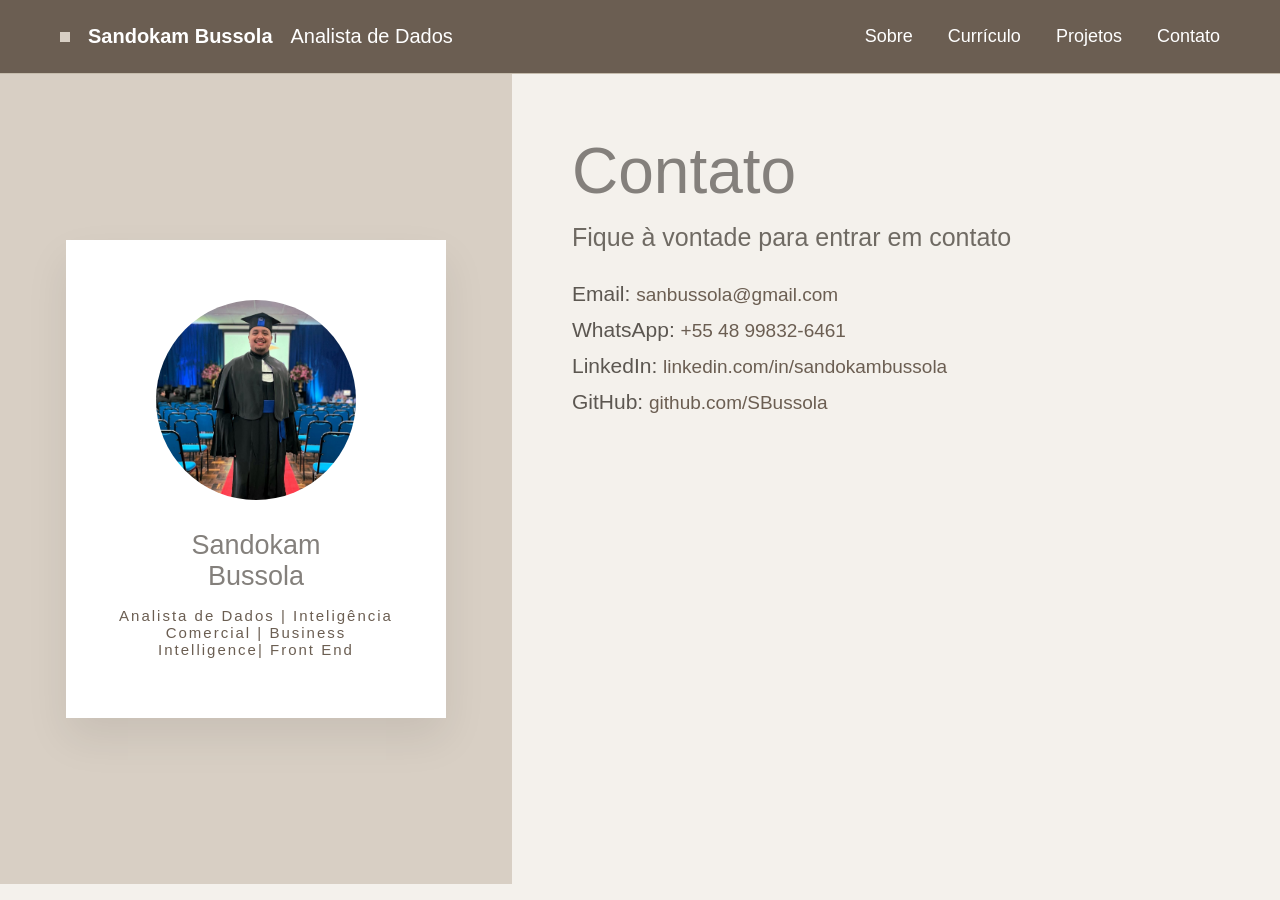
==== contato.html @ 4424bd8a "Alterações, estilizações, inclucões etc..." ====
<!DOCTYPE html>
<html lang="pt-br">
<head>
    <meta charset="UTF-8">
    <meta name="viewport" content="width=device-width, initial-scale=1.0">
    <title>Contato - Sandokam Bussola</title>
    <link rel="stylesheet" href="css/style.css">
</head>
<body class="pagina">

<header>
    <div class="logo">
        <span class="dot"></span>
        <strong class="role">Sandokam Bussola</strong>
        <span class="role">Analista de Dados</span>
    </div>

    <nav>
        <a href="index.html">Sobre</a>
        <a href="curriculo.html">Currículo</a>
        <a href="portfolio.html">Projetos</a>
        <a href="#">Contato</a>
    </nav>
</header>

<section class="hero">

    <div class="left-side">
        <div class="card">
            <img src="arquivos/san4.jpeg" alt="San Bussola">
            <h2>Sandokam <br>Bussola</h2>
            <p class="card-role">Analista de Dados | Inteligência Comercial | Business Intelligence| Front End</p>
        </div>
    </div>

    <div class="right-side">
        <h1>Contato</h1>
        <p class="subtitle">Fique à vontade para entrar em contato</p>

        <div class="info-contato">
            <p>Email: <a href="mailto:sanbussola@gmail.com">sanbussola@gmail.com</a></p>
            <p>WhatsApp: <a href="https://wa.me/5548998326461" target="_blank">+55 48 99832-6461</a></p>
            <p>LinkedIn: <a href="https://www.linkedin.com/in/sandokambussola" target="_blank">linkedin.com/in/sandokambussola</a></p>
            <p>GitHub: <a href="https://github.com/SBussola" target="_blank">github.com/SBussola</a></p>
        </div>

    </div>

</section>

</body>
</html>
---- css/style.css ----
/* ===================================================== */
/* ======================== HOME ====================== */
/* ===================================================== */

* {
    margin: 0;
    padding: 0;
    box-sizing: border-box;
}

body {
    font-family: -apple-system, BlinkMacSystemFont, 'Segoe UI', Roboto, sans-serif;
    background-color: #f4f1ec;
    color: #84807c;
    overflow-x: hidden; /* evita expansão lateral */
    font-size: 18px;
    
}


/* ===================================================== */
/* ======================== HEADER ===================== */
/* ===================================================== */

header {
    display: flex;
    justify-content: space-between;
    align-items: center;
    padding: 25px 60px;
    background: #6b5e52;
    border-bottom: 1px solid #c5bcad;
}

.logo {
    display: flex;
    align-items: center;
    gap: 10px;
}

.dot {
    width: 10px;
    height: 10px;
    background: #d8cfc4;
}

.role {
    color: #ffffff;
    font-size: 20px;
    margin-left: 8px;
}

nav a {
    margin-left: 30px;
    text-decoration: none;
    color: #ffffff;
    font-size: 18px;
    transition: 0.3s;
}

nav a:hover {
    opacity: 0.7;
}


/* ===================================================== */
/* ======================== HERO ======================= */
/* ===================================================== */

.hero {
    display: grid;
    grid-template-columns: 40% 60%;
    min-height: calc(100vh - 90px);
}

.left-side {
    background: #d8cfc4;
    display: flex;
    align-items: center;
    justify-content: center;
    padding: 40px;
}

.card {
    background: #ffffff;
    padding: 60px 50px;
    width: 380px;
    text-align: center;
    box-shadow: 0 20px 40px rgba(0,0,0,0.08);
    transition: 0.3s;
}

.card img {
    width: 200px;
    height: 200px;
    border-radius: 50%;
    object-fit: cover;
    margin-bottom: 25px;
}

.card h2 {
    margin-bottom: 15px;
    font-weight: 500;
}

.card-role {
    font-size: 15px;
    letter-spacing: 2px;
    color: #6b5e52;
}

.right-side {
    display: flex;
    flex-direction: column;
    justify-content: flex-start;
    padding: 60px;
}

.right-side h1 {
    font-size: 64px;
    margin-bottom: 15px;
    font-weight: 500;
}

.subtitle {
    font-size: 25px;
    margin-bottom: 30px;
    color: #6f6a63;
}

.buttons {
    margin-bottom: 35px;
}

.buttons a {
    display: inline-block;
    padding: 12px 28px;
    border-radius: 30px;
    text-decoration: none;
    font-size: 21px;
    margin-right: 15px;
    transition: 0.3s ease;
}

.btn-primary {
    background: #6b5e52;
    color: #ffffff;
}

.btn-primary:hover {
    background: #574c43;
}

.btn-outline {
    border: 1px solid #6b5e52;
    color: #6b5e52;
}

.btn-outline:hover {
    background: #6b5e52;
    color: #ffffff;
}

.about {
    max-width: 820px;
    line-height: 1.8;
    color: #5c5751;
    font-size: 20px;
}


/* ===================================================== */
/* =================== CURRÍCULO ======================= */
/* ===================================================== */



/* -------- MENU LATERAL -------- */

.menu-lateral {
    width: 220px;
    padding: 40px 20px;
}

.menu-lateral ul {
    list-style: none;
    display: flex;
    flex-direction: column;
    gap: 20px;
}

.menu-lateral li {
    padding: 14px 22px;
    border-radius: 10px;
    cursor: pointer;
    font-weight: 500;
    font-size: 20px;
    color: #5c5751;
    background: transparent;
    border-left: 4px solid transparent;
    transition: all 0.25s ease;
}

.menu-lateral li:hover {
    background: #e8e2da;
    border-left: 4px solid #6b5e52;
    padding-left: 26px;
}

.menu-lateral li.ativo {
    background: #9b886f;
    border-left: 4px solid #6b5e52;
    padding-left: 26px;
}

.menu-lateral .button {
    margin-top: 30px;
}

.btn-download {
    display: block;
    padding: 12px 20px;
    border-radius: 18px;
    background: #6b5e52;
    color: #ffffff;
    text-decoration: none;
    text-align: center;
    font-size: 21px;
}

.btn-download:hover {
    background: #574c43;
}




/* -------- POPUP INFO -------- */

.info {
    display: none;
    position: fixed;
    top: 50%;
    left: 50%;
    transform: translate(-50%, -50%);
    background: #ffffff;
    padding: 40px;
    width: 90%;
    max-width: 700px;
    max-height: 80vh;
    overflow-y: auto;
    box-shadow: 0 20px 40px rgba(0,0,0,0.15);
    border-radius: 16px;
    z-index: 10;
}

.info.active {
    display: block;
}


/* ===================================================== */
/* =================== RESPONSIVO ====================== */
/* ===================================================== */

@media (max-width: 900px) {

    .hero {
        grid-template-columns: 1fr;
    }

    .right-side {
        padding: 40px 25px;
    }



    .menu-lateral {
        width: 100%;
        display: flex;
        flex-direction: column;
        align-items: center;
    }


    .menu-lateral ul {
        flex-direction: row;
        flex-wrap: wrap;
        justify-content: center;
    }

}

/* ===================================================== */
/* ============ POPUP FULLSCREEN NO CELULAR =========== */
/* ===================================================== */

@media (max-width: 600px) {

    .info {
        top: 0;
        left: 0;
        transform: none;
        width: 100%;
        height: 100%;
        max-height: 100vh;
        border-radius: 0;
        padding: 30px 20px;
    }

}

/* ===================================================== */
/* =================== PROJETOS EDITORIAL ============== */
/* ===================================================== */

.projetos-editorial {
    max-width: 1200px;
    margin: 40px auto 80px auto;
    padding: 0 40px;
    position: relative;
}

/* faixa bege lateral */




.projetos-header {
    max-width: 750px;
    margin-bottom: 80px;
    position: relative;
    z-index: 2;
}

.projetos-header h1 {
    font-size: 52px;
    margin-bottom: 20px;
    font-weight: 500;
}

.projetos-header p {
    line-height: 1.6;
    color: #5c5751;
}

/* LISTA */

.projetos-lista {
    position: relative;
    z-index: 2;
    max-width: 850px;
    margin-right: auto;
}

/* CADA PROJETO */

.projeto {
    border-top: 1px solid #d0c8be;
    padding: 40px 0;
    cursor: pointer;
}

.projeto-topo {
    display: flex;
    gap: 30px;
    align-items: flex-start;
}

.numero {
    font-size: 24px;
    color: #6b5e52;
    font-weight: 500;
    min-width: 40px;
}

.projeto h2 {
    font-weight: 500;
    margin-bottom: 8px;
}

.stack {
    font-size: 13px;
    color: #847d75;
}

/* CONTEÚDO EXPANDIDO */

.projeto-conteudo {
    max-width: 700px;
    margin-left: 70px;
    margin-top: 20px;
    display: none;
    line-height: 1.6;
    color: #5c5751;
}

.projeto.ativo .projeto-conteudo {
    display: block;
}

/* LINK */

.link-projeto {
    display: inline-block;
    margin-top: 20px;
    text-decoration: none;
    color: #6b5e52;
    font-weight: 500;
    position: relative;
}

.link-projeto::after {
    content: "";
    display: block;
    height: 1px;
    background: #6b5e52;
    width: 0;
    transition: 0.3s;
    margin-top: 4px;
}

.link-projeto:hover::after {
    width: 100%;
}



/* ===================================================== */
/* ================= RESPONSIVO ======================== */
/* ===================================================== */

@media (max-width: 900px) {

    .projetos-editorial::before {
        display: none;
    }

    .projeto-topo {
        flex-direction: column;
        gap: 10px;
    }

    .projeto-conteudo {
        margin-left: 0;
    }

}

/* ===================================================== */
/* =================== CONTATO ======================== */
/* ===================================================== */

.contato-hero {
    display: grid;
    grid-template-columns: 40% 60%;
    max-width: 1200px;
    margin: 40px auto;
    padding: 0 40px;
    gap: 40px;
}

.contato-hero .left-side {
    background: #d8cfc4;
    display: flex;
    align-items: center;
    justify-content: center;
    padding: 40px;
}

.contato-hero .card {
    background: #ffffff;
    padding: 50px 40px;
    width: 300px;
    text-align: center;
    box-shadow: 0 20px 40px rgba(0,0,0,0.08);
    transition: 0.3s;
}

.contato-hero .card img {
    width: 140px;
    height: 140px;
    border-radius: 50%;
    object-fit: cover;
    margin-bottom: 25px;
}

.contato-hero .card h2 {
    margin-bottom: 10px;
    font-weight: 500;
}

.contato-hero .card-role {
    font-size: 12px;
    letter-spacing: 2px;
    color: #6b5e52;
}

.contato-hero .right-side {
    display: flex;
    flex-direction: column;
    justify-content: flex-start;
    padding: 60px 0;
}

.contato-hero .right-side h1 {
    font-size: 52px;
    margin-bottom: 15px;
    font-weight: 500;
}

.contato-hero .subtitle {
    font-size: 30px;
    margin-bottom: 30px;
    color: #6f6a63;
}

.info-contato p {
    margin-bottom: 12px;
    font-size: 15px;
    color: #5c5751;
    font-size: 21px;
}

.info-contato a {
    color: #6b5e52;
    text-decoration: none;
    font-weight: 500;
    font-size: 19px;
}

.info-contato a:hover {
    text-decoration: underline;
}

@media (max-width: 900px) {
    .contato-hero {
        grid-template-columns: 1fr;
        padding: 0 25px;
    }

    .contato-hero .right-side {
        padding: 40px 0;
        
    }

    .form-contato {
        max-width: 100%;
    }
}
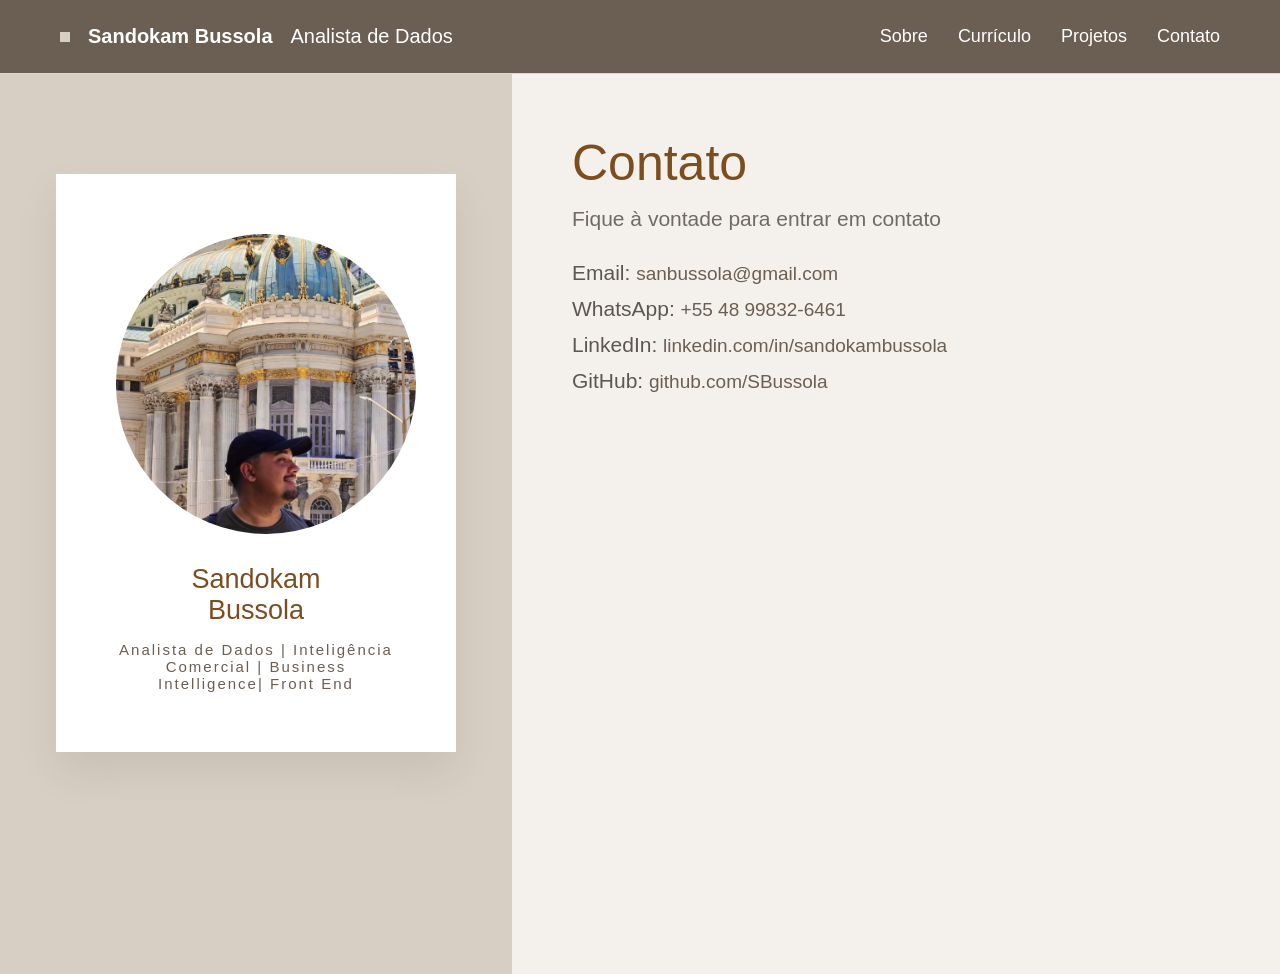
==== commit ec45bb3d: "aletrações no layout e inclusão no portfólio" ====
--- a/contato.html
+++ b/contato.html
@@ -27,7 +27,7 @@
 
     <div class="left-side">
         <div class="card">
-            <img src="arquivos/san4.jpeg" alt="San Bussola">
+            <img src="arquivos/san3.jpeg" alt="San Bussola">
             <h2>Sandokam <br>Bussola</h2>
             <p class="card-role">Analista de Dados | Inteligência Comercial | Business Intelligence| Front End</p>
         </div>
--- a/css/style.css
+++ b/css/style.css
@@ -1,5 +1,5 @@
 /* ===================================================== */
-/* ======================== HOME ====================== */
+/* ======================== RESET ====================== */
 /* ===================================================== */
 
 * {
@@ -8,15 +8,17 @@
     box-sizing: border-box;
 }
 
+/* ===================================================== */
+/* ======================== BASE ======================= */
+/* ===================================================== */
+
 body {
     font-family: -apple-system, BlinkMacSystemFont, 'Segoe UI', Roboto, sans-serif;
     background-color: #f4f1ec;
-    color: #84807c;
-    overflow-x: hidden; /* evita expansão lateral */
+    color: #7c4d1f;
+    overflow-x: hidden;
     font-size: 18px;
-    
-}
-
+}
 
 /* ===================================================== */
 /* ======================== HEADER ===================== */
@@ -28,7 +30,7 @@
     align-items: center;
     padding: 25px 60px;
     background: #6b5e52;
-    border-bottom: 1px solid #c5bcad;
+    border-bottom: 1px solid #f1d6a7;
 }
 
 .logo {
@@ -49,8 +51,12 @@
     margin-left: 8px;
 }
 
+nav {
+    display: flex;
+    gap: 30px;
+}
+
 nav a {
-    margin-left: 30px;
     text-decoration: none;
     color: #ffffff;
     font-size: 18px;
@@ -61,7 +67,6 @@
     opacity: 0.7;
 }
 
-
 /* ===================================================== */
 /* ======================== HERO ======================= */
 /* ===================================================== */
@@ -69,29 +74,32 @@
 .hero {
     display: grid;
     grid-template-columns: 40% 60%;
-    min-height: calc(100vh - 90px);
+    min-height: 100dvh;
 }
 
 .left-side {
     background: #d8cfc4;
     display: flex;
-    align-items: center;
+    align-items: flex-start;
     justify-content: center;
-    padding: 40px;
+    padding-top: 100px;
+
 }
 
 .card {
     background: #ffffff;
-    padding: 60px 50px;
-    width: 380px;
+    padding: 60px 60px;
+    width: 400px;
+
     text-align: center;
     box-shadow: 0 20px 40px rgba(0,0,0,0.08);
     transition: 0.3s;
+
 }
 
 .card img {
-    width: 200px;
-    height: 200px;
+    width: 300px;
+    height: 300px;
     border-radius: 50%;
     object-fit: cover;
     margin-bottom: 25px;
@@ -116,13 +124,13 @@
 }
 
 .right-side h1 {
-    font-size: 64px;
+    font-size: 50px;
     margin-bottom: 15px;
     font-weight: 500;
 }
 
 .subtitle {
-    font-size: 25px;
+    font-size: 21px;
     margin-bottom: 30px;
     color: #6f6a63;
 }
@@ -136,7 +144,7 @@
     padding: 12px 28px;
     border-radius: 30px;
     text-decoration: none;
-    font-size: 21px;
+    font-size: 19px;
     margin-right: 15px;
     transition: 0.3s ease;
 }
@@ -164,38 +172,42 @@
     max-width: 820px;
     line-height: 1.8;
     color: #5c5751;
-    font-size: 20px;
-}
-
+    font-size: 17px;
+}
 
 /* ===================================================== */
 /* =================== CURRÍCULO ======================= */
 /* ===================================================== */
 
-
-
-/* -------- MENU LATERAL -------- */
-
 .menu-lateral {
-    width: 220px;
+    width: fit-content;
     padding: 40px 20px;
+    margin: 0 auto;
 }
 
 .menu-lateral ul {
     list-style: none;
-    display: flex;
-    flex-direction: column;
-    gap: 20px;
-}
-
+    padding: 0;
+    margin: 0;
+
+    display: grid;
+    grid-template-columns: 1fr 1fr;
+    gap: 25px 60px;
+
+    justify-items: center;
+    text-align: center;
+}
+
+ .menu-lateral ul li:nth-child(1) {
+    grid-column: 1 / 3;
+}
 .menu-lateral li {
-    padding: 14px 22px;
+    padding: 20px 40px;
     border-radius: 10px;
     cursor: pointer;
     font-weight: 500;
-    font-size: 20px;
+    font-size: 25px;
     color: #5c5751;
-    background: transparent;
     border-left: 4px solid transparent;
     transition: all 0.25s ease;
 }
@@ -212,29 +224,39 @@
     padding-left: 26px;
 }
 
-.menu-lateral .button {
-    margin-top: 30px;
-}
-
 .btn-download {
     display: block;
+    margin-top: 30px;
     padding: 12px 20px;
     border-radius: 18px;
     background: #6b5e52;
     color: #ffffff;
     text-decoration: none;
     text-align: center;
-    font-size: 21px;
-}
+    font-size: 25px;
+}
+
 
 .btn-download:hover {
     background: #574c43;
 }
 
-
-
-
-/* -------- POPUP INFO -------- */
+.menu-lateral .button {
+    display: flex;
+    justify-content: center;
+    margin-top: 30px;
+    grid-column: 1 / 3;
+    text-align: center;
+}
+
+.btn-download {
+    margin: 30px auto 0;
+    display: inline-block;
+}
+
+/* ===================================================== */
+/* ======================== POPUP ====================== */
+/* ===================================================== */
 
 .info {
     display: none;
@@ -257,85 +279,24 @@
     display: block;
 }
 
-
-/* ===================================================== */
-/* =================== RESPONSIVO ====================== */
-/* ===================================================== */
-
-@media (max-width: 900px) {
-
-    .hero {
-        grid-template-columns: 1fr;
-    }
-
-    .right-side {
-        padding: 40px 25px;
-    }
-
-
-
-    .menu-lateral {
-        width: 100%;
-        display: flex;
-        flex-direction: column;
-        align-items: center;
-    }
-
-
-    .menu-lateral ul {
-        flex-direction: row;
-        flex-wrap: wrap;
-        justify-content: center;
-    }
-
-}
-
-/* ===================================================== */
-/* ============ POPUP FULLSCREEN NO CELULAR =========== */
-/* ===================================================== */
-
-@media (max-width: 600px) {
-
-    .info {
-        top: 0;
-        left: 0;
-        transform: none;
-        width: 100%;
-        height: 100%;
-        max-height: 100vh;
-        border-radius: 0;
-        padding: 30px 20px;
-    }
-
-}
-
-/* ===================================================== */
-/* =================== PROJETOS EDITORIAL ============== */
+/* ===================================================== */
+/* =================== PROJETOS ======================== */
 /* ===================================================== */
 
 .projetos-editorial {
     max-width: 1200px;
-    margin: 40px auto 80px auto;
+    margin: 40px auto 60px;
     padding: 0 40px;
-    position: relative;
-}
-
-/* faixa bege lateral */
-
-
-
+}
 
 .projetos-header {
     max-width: 750px;
     margin-bottom: 80px;
-    position: relative;
-    z-index: 2;
 }
 
 .projetos-header h1 {
     font-size: 52px;
     margin-bottom: 20px;
-    font-weight: 500;
 }
 
 .projetos-header p {
@@ -343,16 +304,9 @@
     color: #5c5751;
 }
 
-/* LISTA */
-
 .projetos-lista {
-    position: relative;
-    z-index: 2;
     max-width: 850px;
-    margin-right: auto;
-}
-
-/* CADA PROJETO */
+}
 
 .projeto {
     border-top: 1px solid #d0c8be;
@@ -363,50 +317,36 @@
 .projeto-topo {
     display: flex;
     gap: 30px;
-    align-items: flex-start;
 }
 
 .numero {
     font-size: 24px;
     color: #6b5e52;
-    font-weight: 500;
     min-width: 40px;
-}
-
-.projeto h2 {
-    font-weight: 500;
-    margin-bottom: 8px;
 }
 
 .stack {
     font-size: 13px;
     color: #847d75;
 }
-
-/* CONTEÚDO EXPANDIDO */
 
 .projeto-conteudo {
     max-width: 700px;
     margin-left: 70px;
     margin-top: 20px;
     display: none;
-    line-height: 1.6;
     color: #5c5751;
 }
 
 .projeto.ativo .projeto-conteudo {
     display: block;
 }
-
-/* LINK */
 
 .link-projeto {
     display: inline-block;
     margin-top: 20px;
     text-decoration: none;
     color: #6b5e52;
-    font-weight: 500;
-    position: relative;
 }
 
 .link-projeto::after {
@@ -416,109 +356,28 @@
     background: #6b5e52;
     width: 0;
     transition: 0.3s;
-    margin-top: 4px;
 }
 
 .link-projeto:hover::after {
     width: 100%;
 }
-
-
-
-/* ===================================================== */
-/* ================= RESPONSIVO ======================== */
-/* ===================================================== */
-
-@media (max-width: 900px) {
-
-    .projetos-editorial::before {
-        display: none;
-    }
-
-    .projeto-topo {
-        flex-direction: column;
-        gap: 10px;
-    }
-
-    .projeto-conteudo {
-        margin-left: 0;
-    }
-
-}
-
-/* ===================================================== */
-/* =================== CONTATO ======================== */
-/* ===================================================== */
-
-.contato-hero {
-    display: grid;
-    grid-template-columns: 40% 60%;
-    max-width: 1200px;
-    margin: 40px auto;
-    padding: 0 40px;
-    gap: 40px;
-}
-
-.contato-hero .left-side {
-    background: #d8cfc4;
-    display: flex;
-    align-items: center;
-    justify-content: center;
-    padding: 40px;
-}
-
-.contato-hero .card {
-    background: #ffffff;
-    padding: 50px 40px;
-    width: 300px;
-    text-align: center;
-    box-shadow: 0 20px 40px rgba(0,0,0,0.08);
-    transition: 0.3s;
-}
-
-.contato-hero .card img {
-    width: 140px;
-    height: 140px;
-    border-radius: 50%;
-    object-fit: cover;
-    margin-bottom: 25px;
-}
-
-.contato-hero .card h2 {
-    margin-bottom: 10px;
-    font-weight: 500;
-}
-
-.contato-hero .card-role {
-    font-size: 12px;
-    letter-spacing: 2px;
-    color: #6b5e52;
-}
-
-.contato-hero .right-side {
-    display: flex;
-    flex-direction: column;
-    justify-content: flex-start;
-    padding: 60px 0;
-}
-
-.contato-hero .right-side h1 {
-    font-size: 52px;
-    margin-bottom: 15px;
-    font-weight: 500;
-}
-
-.contato-hero .subtitle {
-    font-size: 30px;
-    margin-bottom: 30px;
-    color: #6f6a63;
-}
+.img-projeto {
+    width: 100%;
+    max-width: 700px;
+    height: auto;
+    border-radius: 10px;
+    display: block;
+    margin: 20px auto;
+}
+
+/* ===================================================== */
+/* =================== CONTATO ========================= */
+/* ===================================================== */
 
 .info-contato p {
     margin-bottom: 12px;
-    font-size: 15px;
+    font-size: 21px;
     color: #5c5751;
-    font-size: 21px;
 }
 
 .info-contato a {
@@ -532,18 +391,94 @@
     text-decoration: underline;
 }
 
+/* ===================================================== */
+/* =================== RESPONSIVO ====================== */
+/* ===================================================== */
+
 @media (max-width: 900px) {
-    .contato-hero {
+
+    .hero {
         grid-template-columns: 1fr;
         padding: 0 25px;
     }
 
-    .contato-hero .right-side {
+    .right-side {
+        padding: 40px 25px;
+    }
+
+    .hero .right-side {
         padding: 40px 0;
-        
+    }
+
+    .menu-lateral {
+        width: 100%;
+        align-items: center;
+    }
+
+    .menu-lateral ul {
+        flex-direction: row;
+        flex-wrap: wrap;
+        justify-content: center;
+    }
+
+    nav {
+        justify-content: center;
+        flex-wrap: wrap;
+        gap: 10px;
+    }
+
+    nav a {
+        background: #635345;
+        padding: 10px 15px;
+        border-radius: 20px;
+        font-size: 16px;
+    }
+
+    .projeto-topo {
+        flex-direction: column;
+        gap: 10px;
+    }
+
+    .projeto-conteudo {
+        margin-left: 0;
+        padding-right: 10px;
     }
 
     .form-contato {
         max-width: 100%;
     }
-}+
+    .info {
+        width: 90%;
+        max-width: 400px;
+        padding: 20px;
+    }
+
+    header {
+        display: grid;
+        grid-template-columns: 1fr;
+        gap: 10px;
+        text-align: center;
+    }
+
+    .logo {
+        justify-self: start;
+        text-align: left;
+    }
+
+    .logo strong {
+        display: block;
+    }
+
+    .role {
+        display: block;
+        text-align: center;
+    }
+
+    nav {
+        justify-self: center;
+    }
+
+}
+
+
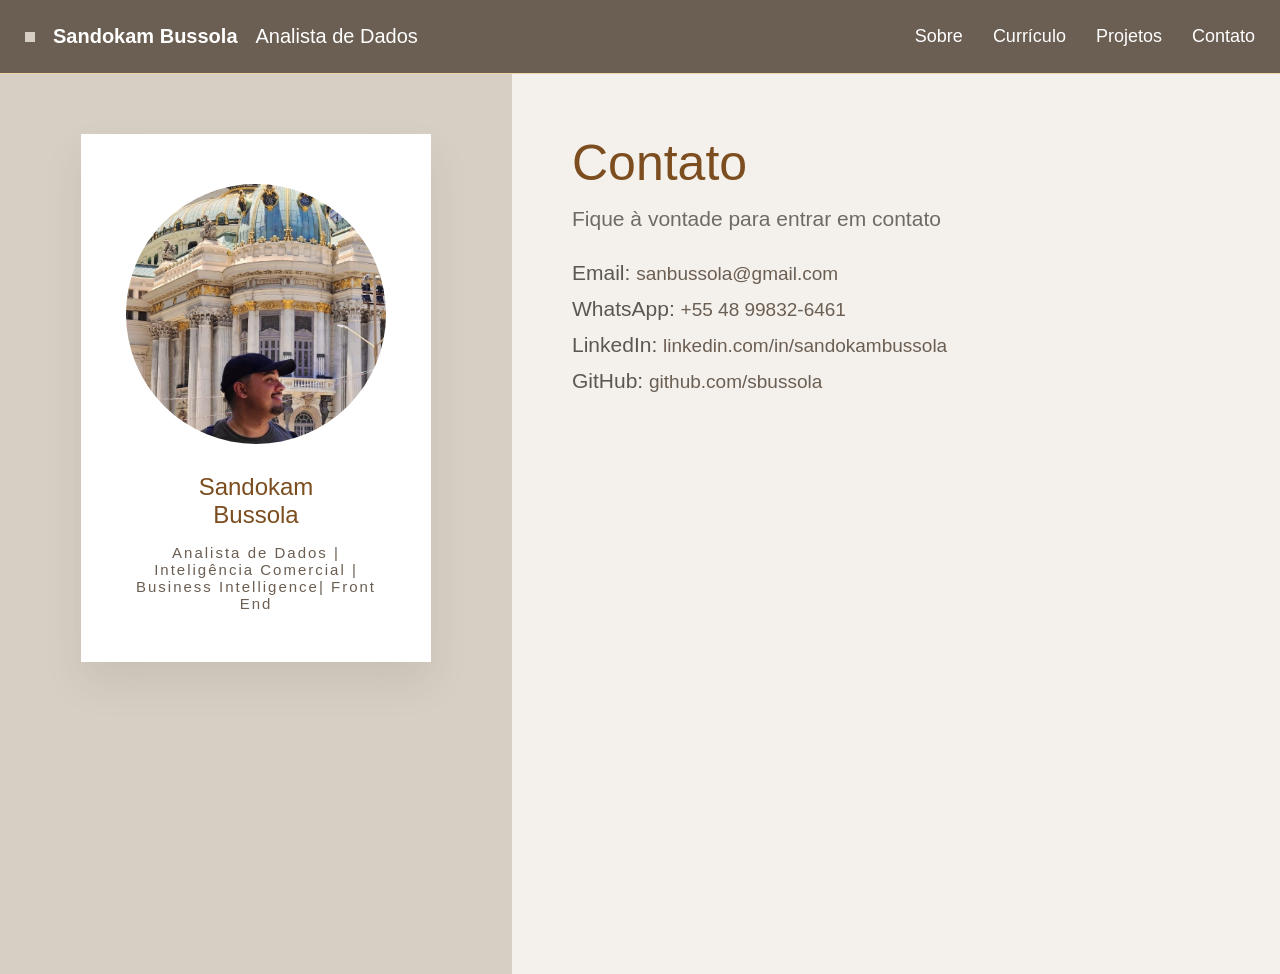
==== commit ff0b89f5: "atualização do portfolio" ====
--- a/contato.html
+++ b/contato.html
@@ -41,7 +41,7 @@
             <p>Email: <a href="mailto:sanbussola@gmail.com">sanbussola@gmail.com</a></p>
             <p>WhatsApp: <a href="https://wa.me/5548998326461" target="_blank">+55 48 99832-6461</a></p>
             <p>LinkedIn: <a href="https://www.linkedin.com/in/sandokambussola" target="_blank">linkedin.com/in/sandokambussola</a></p>
-            <p>GitHub: <a href="https://github.com/SBussola" target="_blank">github.com/SBussola</a></p>
+            <p>GitHub: <a href="https://github.com/sbussola" target="_blank">github.com/sbussola</a></p>
         </div>
 
     </div>
--- a/css/style.css
+++ b/css/style.css
@@ -17,7 +17,7 @@
     background-color: #f4f1ec;
     color: #7c4d1f;
     overflow-x: hidden;
-    font-size: 18px;
+    font-size: clamp(16px, 1vw, 18px);
 }
 
 /* ===================================================== */
@@ -28,7 +28,7 @@
     display: flex;
     justify-content: space-between;
     align-items: center;
-    padding: 25px 60px;
+    padding: 25px 25px;
     background: #6b5e52;
     border-bottom: 1px solid #f1d6a7;
 }
@@ -74,7 +74,7 @@
 .hero {
     display: grid;
     grid-template-columns: 40% 60%;
-    min-height: 100dvh;
+    min-height: 100vh;
 }
 
 .left-side {
@@ -82,14 +82,14 @@
     display: flex;
     align-items: flex-start;
     justify-content: center;
-    padding-top: 100px;
+    padding:60px 20px;
 
 }
 
 .card {
     background: #ffffff;
-    padding: 60px 60px;
-    width: 400px;
+    padding: 50px 40px;
+    max-width: 350px;
 
     text-align: center;
     box-shadow: 0 20px 40px rgba(0,0,0,0.08);
@@ -98,8 +98,8 @@
 }
 
 .card img {
-    width: 300px;
-    height: 300px;
+    width: 260px;
+    height: 260px;
     border-radius: 50%;
     object-fit: cover;
     margin-bottom: 25px;
@@ -169,7 +169,7 @@
 }
 
 .about {
-    max-width: 820px;
+    max-width: 1000px;
     line-height: 1.8;
     color: #5c5751;
     font-size: 17px;
@@ -181,7 +181,7 @@
 
 .menu-lateral {
     width: fit-content;
-    padding: 40px 20px;
+    padding: 20px 20px;
     margin: 0 auto;
 }
 
@@ -192,7 +192,7 @@
 
     display: grid;
     grid-template-columns: 1fr 1fr;
-    gap: 25px 60px;
+    gap: 10px;
 
     justify-items: center;
     text-align: center;
@@ -202,7 +202,7 @@
     grid-column: 1 / 3;
 }
 .menu-lateral li {
-    padding: 20px 40px;
+    padding: 20px 20px;
     border-radius: 10px;
     cursor: pointer;
     font-weight: 500;
@@ -233,7 +233,8 @@
     color: #ffffff;
     text-decoration: none;
     text-align: center;
-    font-size: 25px;
+    font-size: clamp(16px, 1.2vw, 21px);
+
 }
 
 
@@ -253,6 +254,8 @@
     margin: 30px auto 0;
     display: inline-block;
 }
+
+
 
 /* ===================================================== */
 /* ======================== POPUP ====================== */
@@ -399,7 +402,7 @@
 
     .hero {
         grid-template-columns: 1fr;
-        padding: 0 25px;
+
     }
 
     .right-side {
@@ -407,7 +410,7 @@
     }
 
     .hero .right-side {
-        padding: 40px 0;
+        padding: 40px 30px;
     }
 
     .menu-lateral {
@@ -416,10 +419,10 @@
     }
 
     .menu-lateral ul {
-        flex-direction: row;
-        flex-wrap: wrap;
-        justify-content: center;
-    }
+        display: flex;
+        flex-direction: column;
+        align-items: center;
+}
 
     nav {
         justify-content: center;
